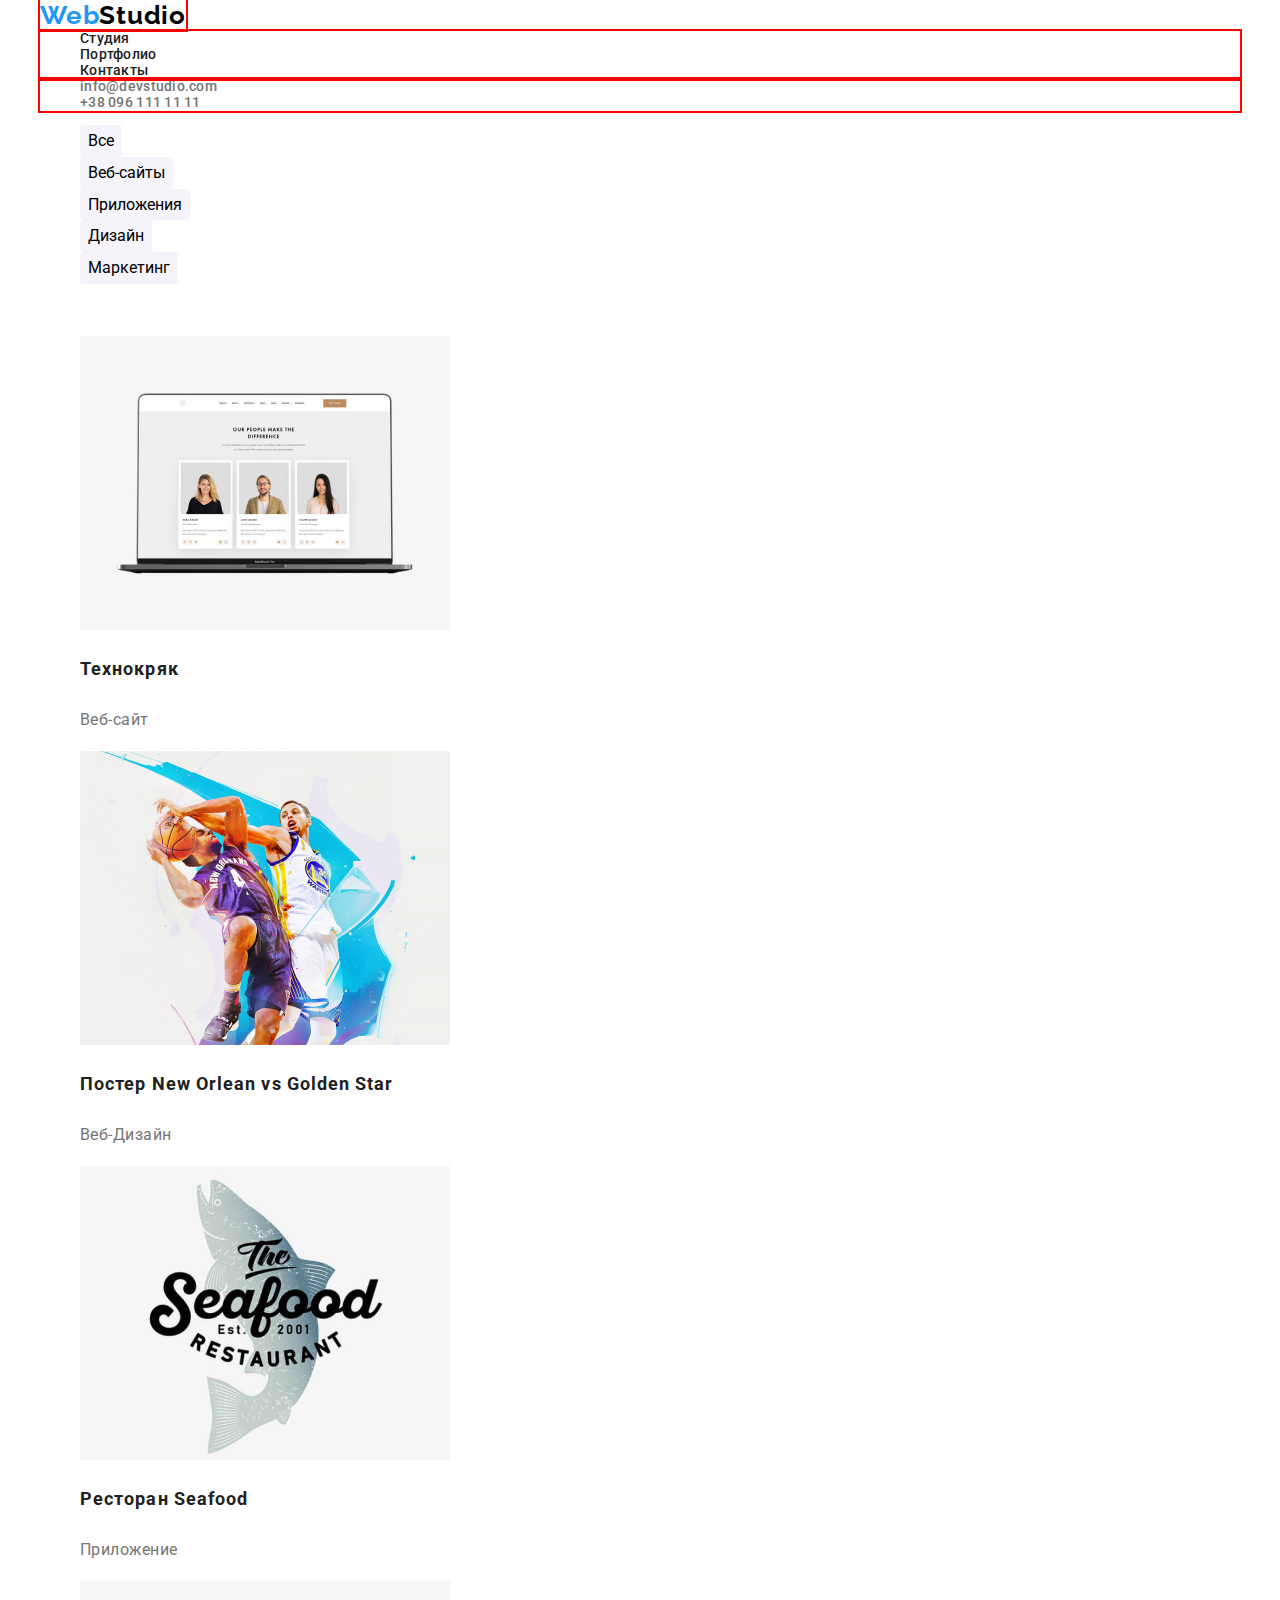
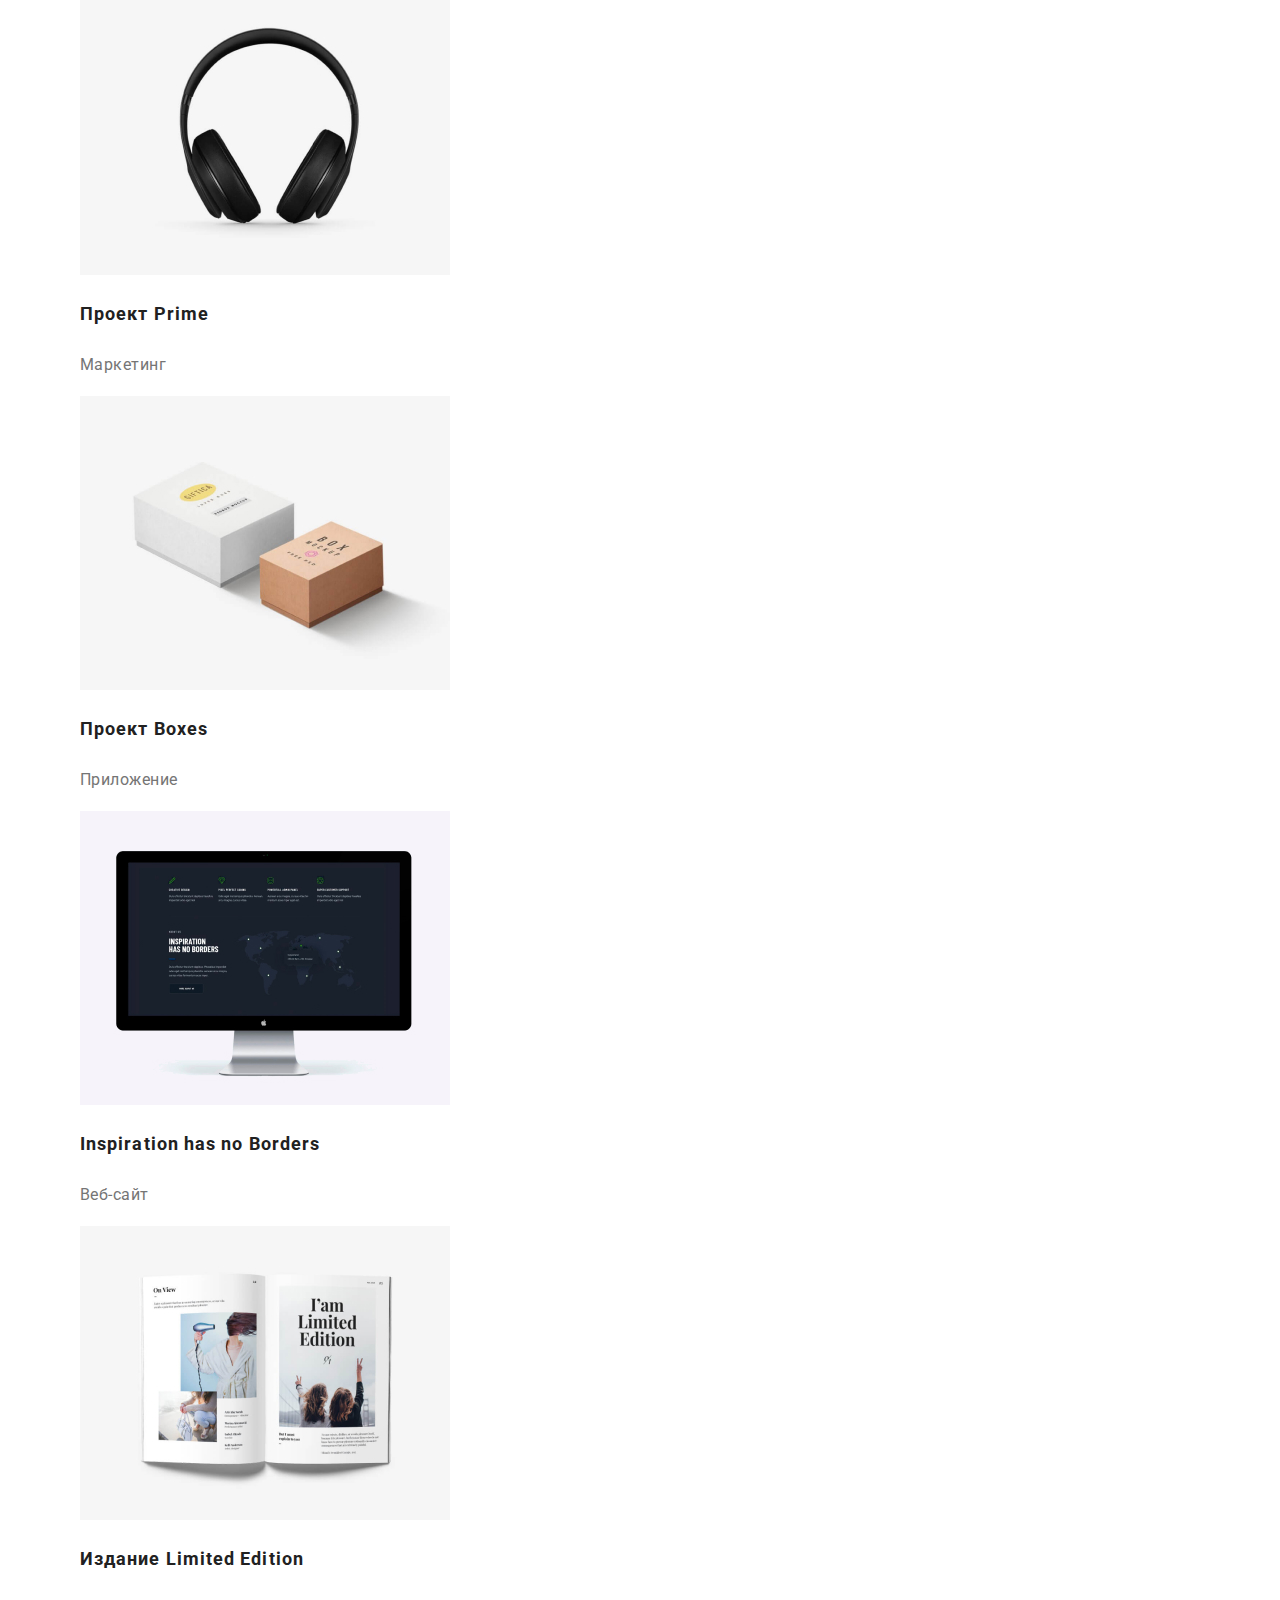
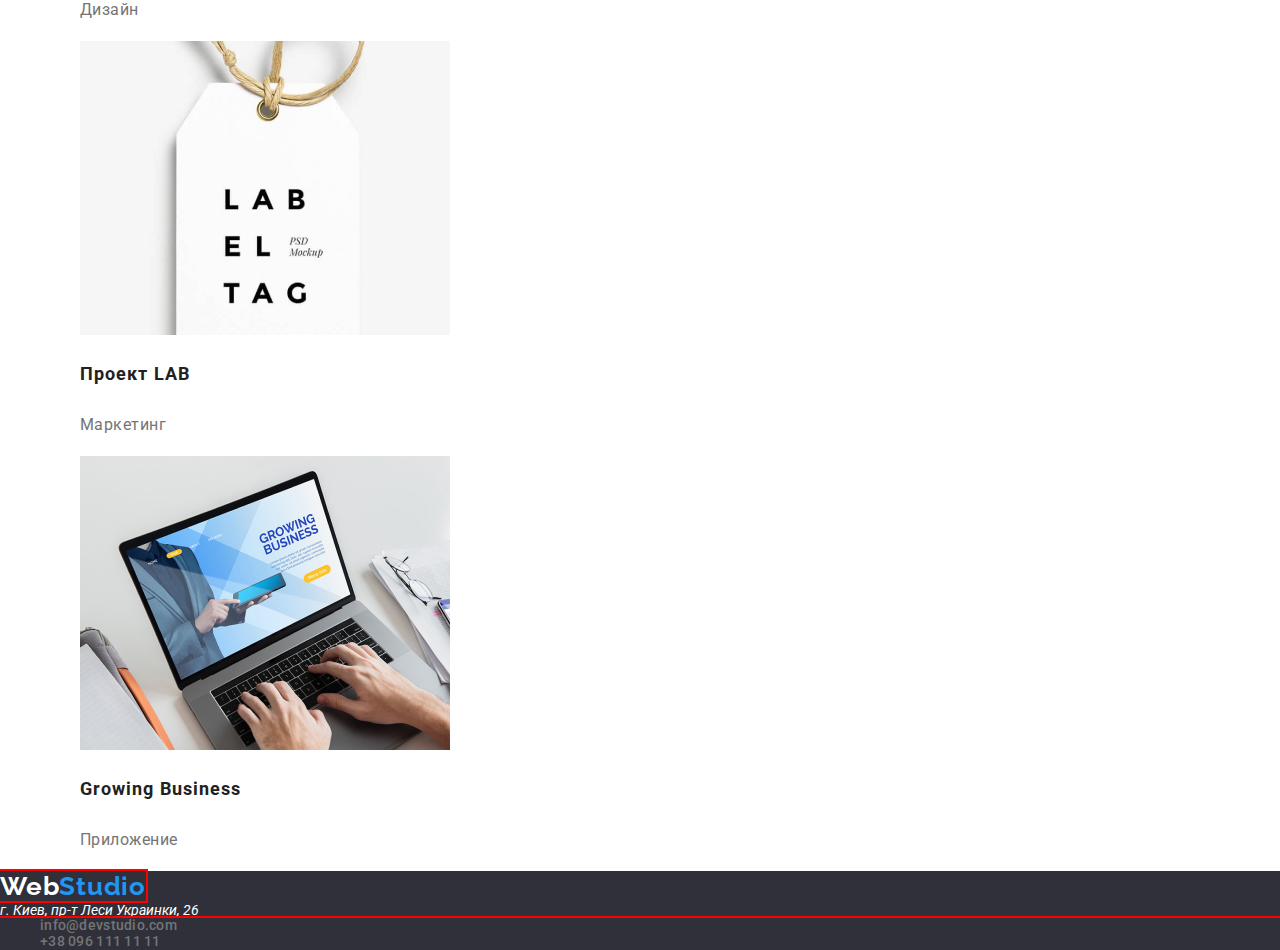
==== portfolio.html @ 18e3314a "home" ====
<!DOCTYPE html>
<html lang="en">
  <head>
    <meta charset="UTF-8" />
    <meta http-equiv="X-UA-Compatible" content="IE=edge" />
    <meta name="viewport" content="width=device-width, initial-scale=1.0" />
    <title>Portfolio</title>
    <link
      href="https://fonts.googleapis.com/css2?family=Raleway:wght@700&family=Roboto:wght@400;500;700;900&display=swap"
      rel="stylesheet"
    />
    <link
      rel="stylesheet"
      href="https://cdnjs.cloudflare.com/ajax/libs/modern-normalize/1.1.0/modern-normalize.min.css"
    />
    <link rel="stylesheet" href="./css/styles.css" />
  </head>
  <body>
    <div class="container">
      <header>
        <nav>
          <a class="logo" href="./index.html">
            Web<span class="logo-header">Studio</span></a
          >

          <ul class="navigation">
            <li><a class="main-page-nav" href="./index.html">Студия</a></li>
            <li><a class="main-page-nav" href="">Портфолио</a></li>
            <li><a class="main-page-nav" href="">Контакты</a></li>
          </ul>
        </nav>
        <ul class="list-info">
          <li>
            <a class="contacts-info" href="" lang="en">info@devstudio.com</a>
          </li>
          <li>
            <a class="contacts-info" href="">+38 096 111 11 11</a>
          </li>
        </ul>
      </header>
      <main>
        <section>
          <ul class="button-filter">
            <li>
              <button class="portfolio-filter" type="button">Все</button>
            </li>
            <li>
              <button class="portfolio-filter" type="button">Веб-сайты</button>
            </li>
            <li>
              <button class="portfolio-filter" type="button">Приложения</button>
            </li>
            <li>
              <button class="portfolio-filter" type="button">Дизайн</button>
            </li>
            <li>
              <button class="portfolio-filter" type="button">Маркетинг</button>
            </li>
          </ul>
          <h2 class="hiden">Наши работы</h2>
          <ul class="list-application">
            <li>
              <article>
                <img
                  class="portfolio-card-image"
                  src="./images/art1.jpg"
                  alt="ноутбук"
                  width="370"
                />

                <h3 class="portfolio-application-title">Технокряк</h3>
                <p class="portfolio-application-detail">Веб-сайт</p>
              </article>
            </li>

            <li>
              <article>
                <img
                  class="portfolio-card-image"
                  src="./images/art2.jpg"
                  alt="баскейтболисты"
                  width="370"
                />
                <h3 class="portfolio-application-title">
                  Постер New Orlean vs Golden Star
                </h3>
                <p class="portfolio-application-detail">Веб-Дизайн</p>
              </article>
            </li>

            <li>
              <article>
                <img
                  class="portfolio-card-image"
                  src="./images/art3.jpg"
                  alt="рыба"
                  width="370"
                />
                <h3 class="portfolio-application-title">Ресторан Seafood</h3>
                <p class="portfolio-application-detail">Приложение</p>
              </article>
            </li>

            <li>
              <article>
                <img
                  class="portfolio-card-image"
                  src="./images/art4.jpg"
                  alt="наушники"
                  width="370"
                />
                <h3 class="portfolio-application-title">Проект Prime</h3>
                <p class="portfolio-application-detail">Маркетинг</p>
              </article>
            </li>

            <li>
              <article>
                <img
                  class="portfolio-card-image"
                  src="./images/art5.jpg"
                  alt="коробки"
                  width="370"
                />
                <h3 class="portfolio-application-title">Проект Boxes</h3>
                <p class="portfolio-application-detail">Приложение</p>
              </article>
            </li>

            <li>
              <article>
                <img
                  class="portfolio-card-image"
                  src="./images/art6.jpg"
                  alt="монитор"
                  width="370"
                />
                <h3 class="portfolio-application-title">
                  Inspiration has no Borders
                </h3>
                <p class="portfolio-application-detail">Веб-сайт</p>
              </article>
            </li>

            <li>
              <article>
                <img
                  class="portfolio-card-image"
                  src="./images/art7.jpg"
                  alt="книга"
                  width="370"
                />
                <h3 class="portfolio-application-title">
                  Издание Limited Edition
                </h3>
                <p class="portfolio-application-detail">Дизайн</p>
              </article>
            </li>

            <li>
              <article>
                <img
                  class="portfolio-card-image"
                  src="./images/art8.jpg"
                  alt="бирка"
                  width="370"
                />
                <h3 class="portfolio-application-title">Проект LAB</h3>
                <p class="portfolio-application-detail">Маркетинг</p>
              </article>
            </li>

            <li>
              <article>
                <img
                  class="portfolio-card-image"
                  src="./images/art9.jpg"
                  alt="ноутбук"
                  width="370"
                />
                <h3 class="portfolio-application-title">Growing Business</h3>
                <p class="portfolio-application-detail">Приложение</p>
              </article>
            </li>
          </ul>
        </section>
      </main>
    </div>
    <footer class="color-footer">
      <a class="logo" href="./index.html"
        ><span class="logo-footer">Web</span>Studio</a
      >
      <address class="address">г. Киев, пр-т Леси Украинки, 26</address>
      <ul class="list-info">
        <li>
          <a class="contacts-info" href="" lang="en">info@devstudio.com</a>
        </li>
        <li>
          <a class="contacts-info" href="">+38 096 111 11 11</a>
        </li>
      </ul>
    </footer>
  </body>
</html>
---- css/styles.css ----
:root {
  --first-text-color: #212121;
  --second-text-color: #000000;
  --third-text-color: #2196f3;
  --four-text-color: #757575;
  --five-text-color: #ffffff;
  --main-color: #2f303a;
  --second-color: #f5f4fa;
}

body {
  font-family: "Roboto", sans-serif;
  font-size: 14px;
  color: var(--first-text-color);
  font-weight: 400;
}

.container {
  width: 1230px;
  margin: 0 auto;
  padding-right: 15px;
  padding-left: 15px;
}
.header-navigation {
  margin: 0;
  padding: 0;
  outline: 2px solid red;
}

.logo {
  outline: 2px solid red;

  font-family: "Raleway", sans-serif;
  color: var(--third-text-color);
  text-decoration: none;
  font-weight: 700;
  font-size: 26px;
  line-height: 1.19;
  letter-spacing: 0.03em;
}
.logo-header {
  color: var(--second-text-color);
}

.logo-footer {
  color: var(--five-text-color);
}
.header-navigation {
  margin: 0;
}
.navigation {
  outline: 2px solid red;

  margin: 0;

  list-style: none;
  font-weight: 500;
  font-size: 14px;
  line-height: 1.14;
  letter-spacing: 0.02em;
}

.main-page-nav {
  text-decoration: none;
  color: var(--first-text-color);
}

.main-page-nav:hover,
.main-page-nav:focus {
  color: var(--third-text-color);
}
.contacts {
  margin: 0;
  padding: 0;
}

.list-info {
  outline: 2px solid red;

  margin: 0;

  list-style: none;
  font-weight: 500;
  font-size: 14px;
  line-height: 1.14;
  letter-spacing: 0.02em;
}

.contacts-info {
  color: var(--four-text-color);
  text-decoration: none;
}

.contacts-info:hover,
.contacts-info:focus {
  color: var(--third-text-color);
}

.header {
  outline: 2px solid red;

  text-align: center;
  background-color: var(--main-color);
}

.hero-title {
  margin: 0;
  padding-top: 200px;
  padding-bottom: 30px;

  outline: 2px solid red;

  font-style: normal;
  font-weight: 900;
  font-size: 44px;
  line-height: 1.3;
  letter-spacing: 0.02em;
  text-transform: uppercase;
  color: var(--five-text-color);
}

.button-main-page {
  outline: 2px solid red;

  margin: 0;
  margin-bottom: 200px;
  font-weight: 700;
  font-size: 16px;
  line-height: 1.87;
  letter-spacing: 0.06em;
  color: var(--five-text-color);
  background-color: var(--third-text-color);
  cursor: pointer;
  border-color: transparent;
  border-radius: 4px;
}

.button-main-page:hover,
.button-main-page:focus {
  background-color: var(--five-text-color);
  color: var(--third-text-color);
}
.hiden {
  margin: 0;
  visibility: hidden;
}

.section-about-us {
  padding-top: 94px;
}
.list-about-us {
  list-style: none;
  margin: 0;
}

.headlines-list {
  margin-top: 0;
  margin-bottom: 10px;

  font-weight: 700;
  font-size: 14px;
  line-height: 1.14;
  letter-spacing: 0.03em;
  text-transform: uppercase;
}

.text-details {
  margin: 0;
  color: var(--four-text-color);
  font-size: 14px;
  line-height: 1.71;
  letter-spacing: 0.03em;
}
.section-team {
  padding: 94px;

  outline: 2px solid red;
}

.title-main-page {
  outline: 2px solid red;

  padding-top: 94px;
  margin-top: 0;
  margin-bottom: 25px;
  font-weight: 700;
  font-size: 36px;
  line-height: 1.16;
  letter-spacing: 0.03em;
  text-align: center;
}
/* . image-main-page {
  padding-left: 215px;
  margin-right: 30px;
} */
.team {
  list-style: none;
  margin: 0;
}

.team-text {
  margin-top: 0;
  margin-bottom: 0;
  padding-top: 30px;
  padding-bottom: 10px;
  font-weight: 500;
  font-size: 16px;
  line-height: 1.18;
  letter-spacing: 0.03em;
  color: var(--second-text-color);
}
.team-details {
  margin-top: 0;
  margin-bottom: 0;
  font-size: 16px;
  line-height: 1.18;
  letter-spacing: 0.03em;
  color: var(--four-text-color);
}

.color-footer {
  background-color: var(--main-color);
}

.address {
  color: var(--five-text-color);
}

.button-filter {
  list-style: none;
}

.portfolio-filter {
  background: var(--second-color);
  color: var(--second-text-color);
  cursor: pointer;
  font-size: 16px;
  font-family: "Roboto", sans-serif;
  text-align: center;
  line-height: 1.62;
  border-radius: 4px;
  border-color: transparent;
}

.portfolio-filter:focus,
.portfolio-filter:hover {
  background: var(--third-text-color);
  color: var(--five-text-color);
}

.list-application {
  list-style: none;
}

.portfolio-application-title {
  font-weight: 700;
  font-size: 18px;
  line-height: 2;
  letter-spacing: 0.06em;
}
.portfolio-application-detail {
  font-size: 16px;
  line-height: 1.87;
  letter-spacing: 0.03em;
  color: var(--four-text-color);
}
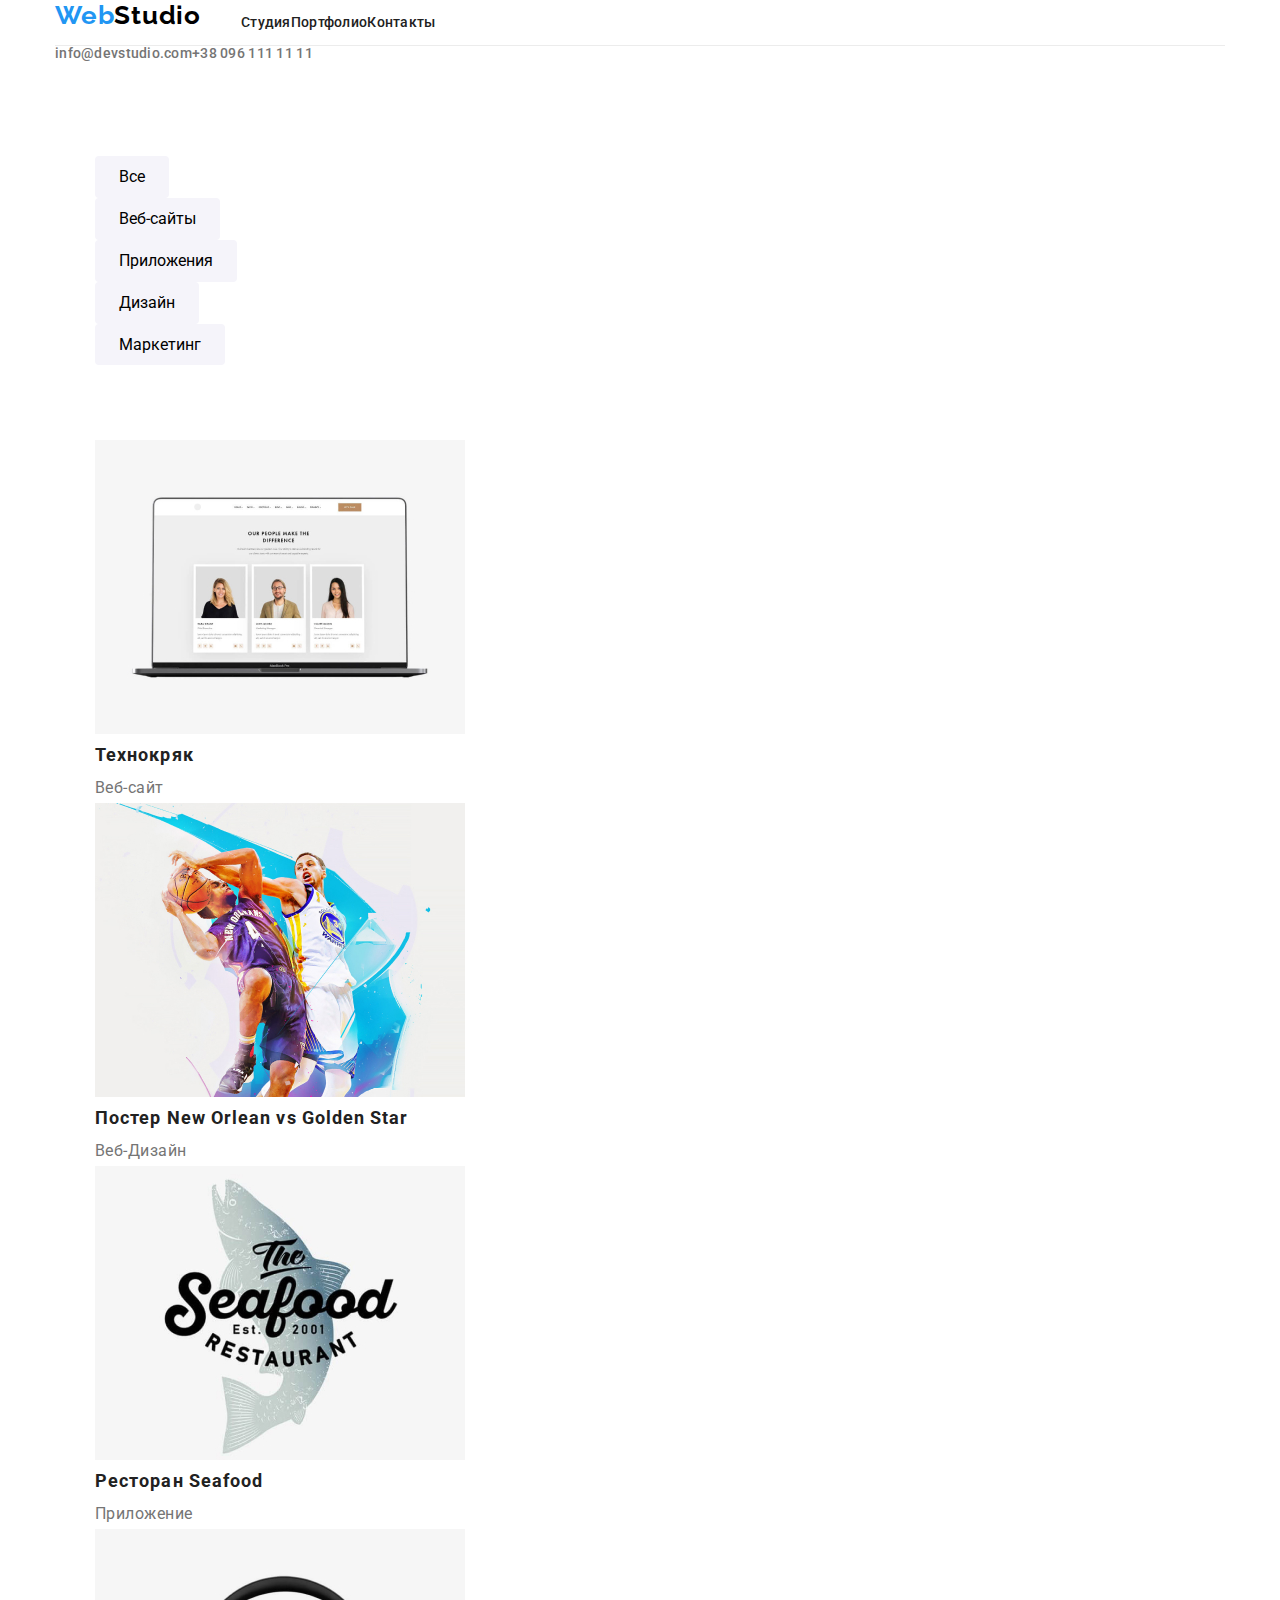
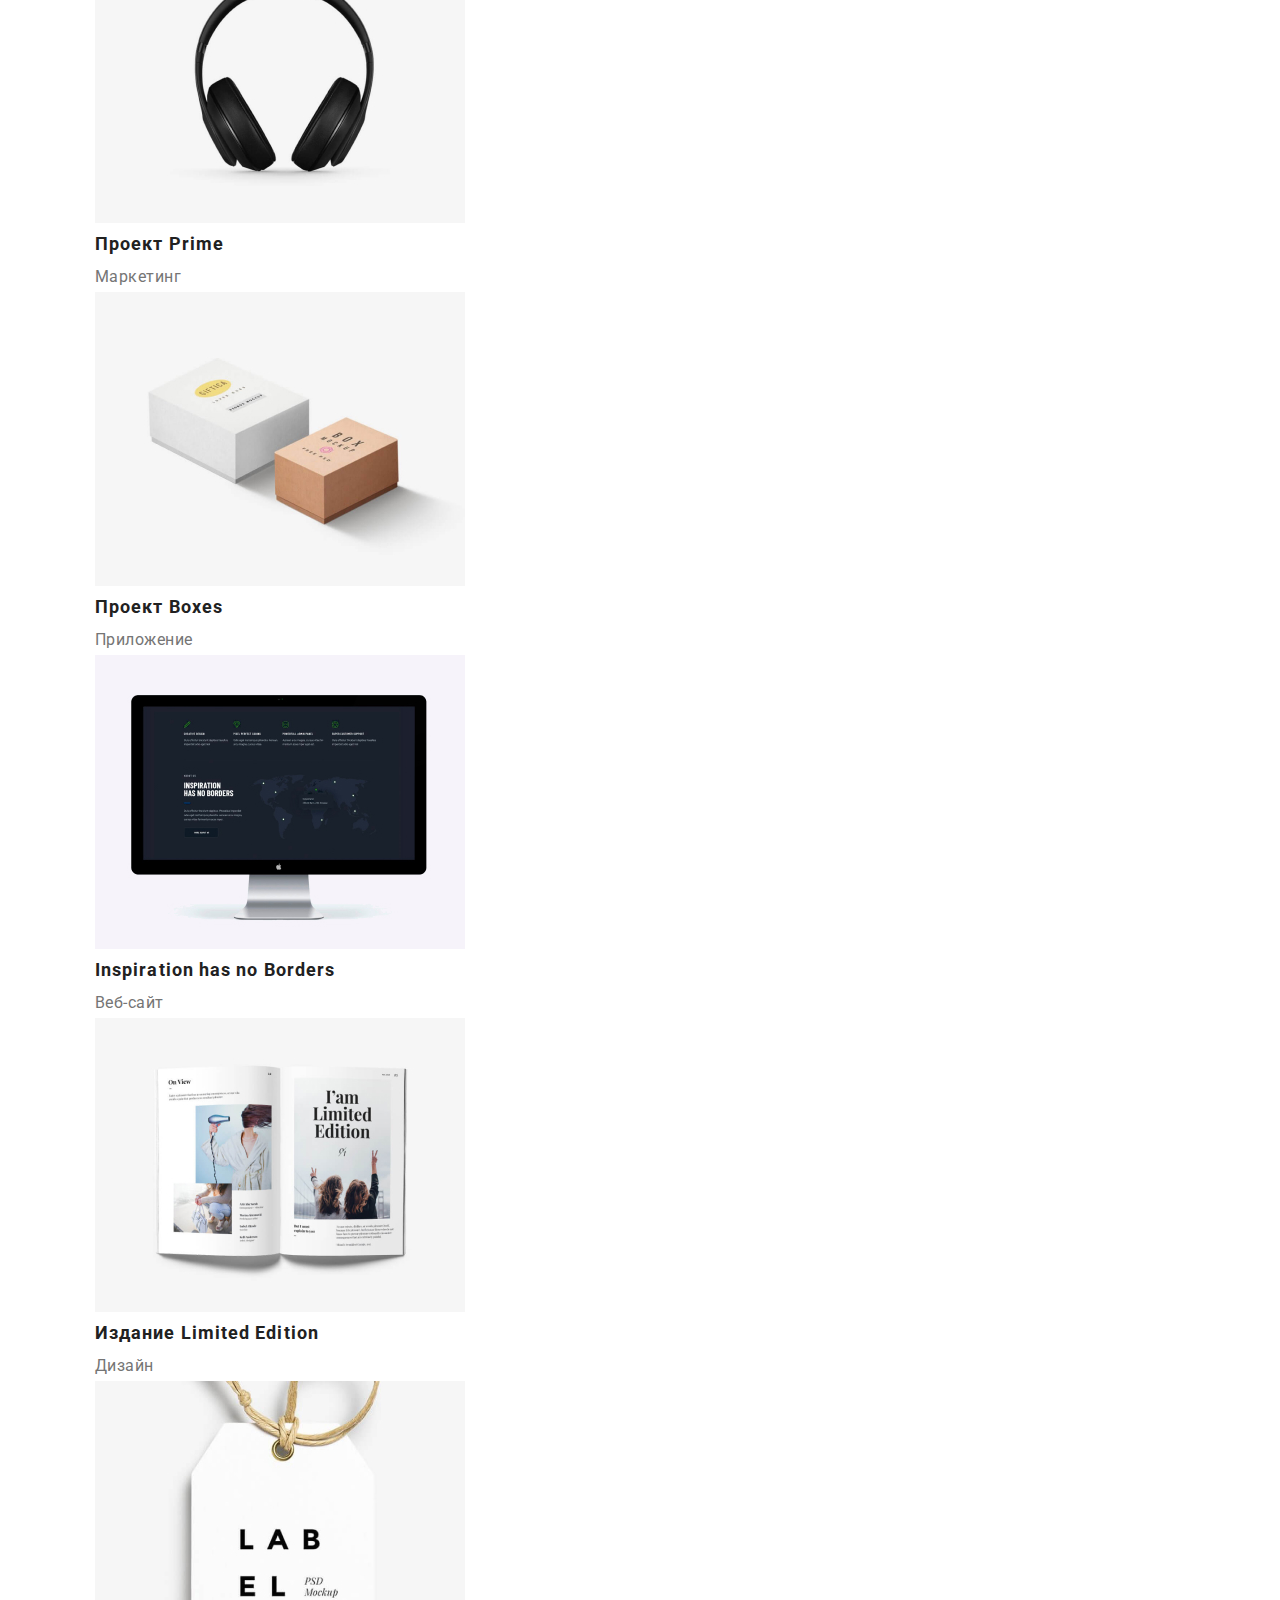
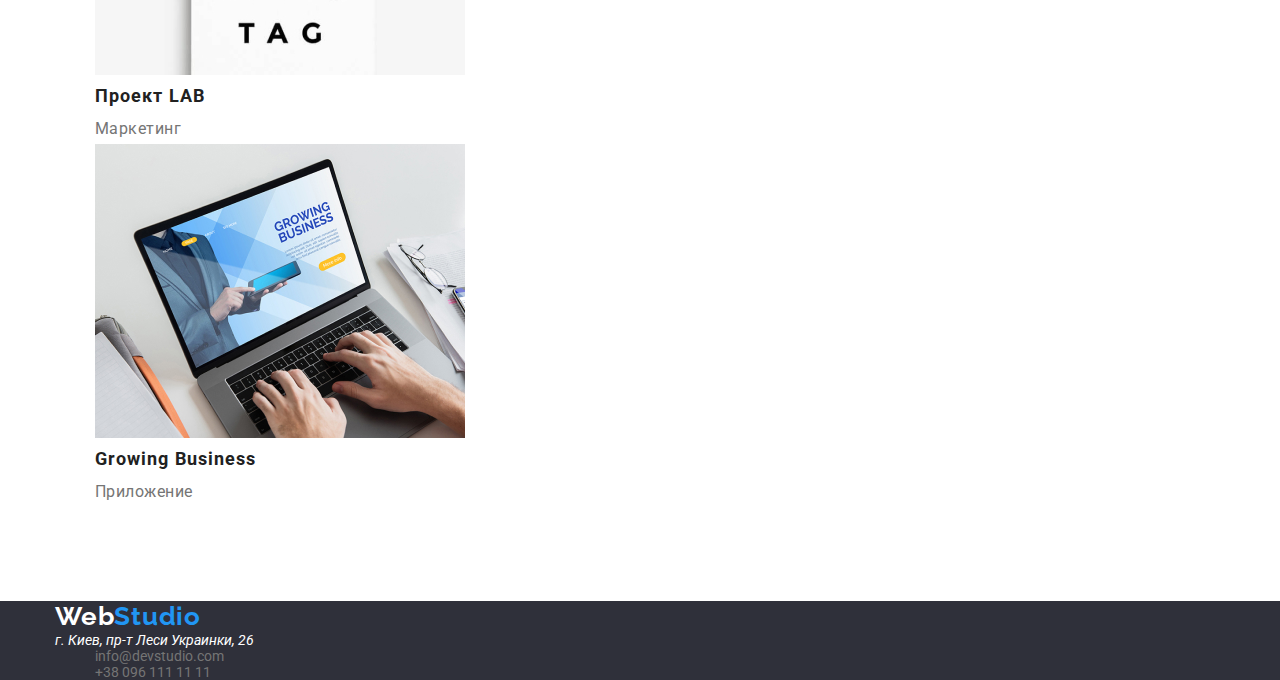
==== commit 3269a395: "nav" ====
--- a/portfolio.html
+++ b/portfolio.html
@@ -16,189 +16,193 @@
     <link rel="stylesheet" href="./css/styles.css" />
   </head>
   <body>
-    <div class="container">
-      <header>
-        <nav>
+    <header>
+      <div class="container">
+        <nav class="header">
           <a class="logo" href="./index.html">
-            Web<span class="logo-header">Studio</span></a
+            Web<span class="logo__color">Studio</span></a
           >
 
-          <ul class="navigation">
-            <li><a class="main-page-nav" href="./index.html">Студия</a></li>
-            <li><a class="main-page-nav" href="">Портфолио</a></li>
-            <li><a class="main-page-nav" href="">Контакты</a></li>
+          <ul class="menu">
+            <li><a class="menu__link" href="./index.html">Студия</a></li>
+            <li><a class="menu__link" href="">Портфолио</a></li>
+            <li><a class="menu__link" href="">Контакты</a></li>
           </ul>
         </nav>
-        <ul class="list-info">
-          <li>
-            <a class="contacts-info" href="" lang="en">info@devstudio.com</a>
-          </li>
-          <li>
-            <a class="contacts-info" href="">+38 096 111 11 11</a>
+        <ul class="contacts__list">
+          <li>
+            <a class="contacts__link" href="" lang="en">info@devstudio.com</a>
+          </li>
+          <li>
+            <a class="contacts__link" href="">+38 096 111 11 11</a>
           </li>
         </ul>
-      </header>
-      <main>
-        <section>
-          <ul class="button-filter">
-            <li>
-              <button class="portfolio-filter" type="button">Все</button>
-            </li>
-            <li>
-              <button class="portfolio-filter" type="button">Веб-сайты</button>
-            </li>
-            <li>
-              <button class="portfolio-filter" type="button">Приложения</button>
-            </li>
-            <li>
-              <button class="portfolio-filter" type="button">Дизайн</button>
-            </li>
-            <li>
-              <button class="portfolio-filter" type="button">Маркетинг</button>
+      </div>
+    </header>
+    <main>
+      <section class="section">
+        <div class="container">
+          <ul class="filter__button list">
+            <li>
+              <button class="filter__portfolio" type="button">Все</button>
+            </li>
+            <li>
+              <button class="filter__portfolio" type="button">Веб-сайты</button>
+            </li>
+            <li>
+              <button class="filter__portfolio" type="button">
+                Приложения
+              </button>
+            </li>
+            <li>
+              <button class="filter__portfolio" type="button">Дизайн</button>
+            </li>
+            <li>
+              <button class="filter__portfolio" type="button">Маркетинг</button>
             </li>
           </ul>
           <h2 class="hiden">Наши работы</h2>
-          <ul class="list-application">
-            <li>
-              <article>
-                <img
-                  class="portfolio-card-image"
+          <ul class="filter__list list">
+            <li class="filter__item">
+              <article>
+                <img
+                  class="filter__image"
                   src="./images/art1.jpg"
                   alt="ноутбук"
                   width="370"
                 />
 
-                <h3 class="portfolio-application-title">Технокряк</h3>
-                <p class="portfolio-application-detail">Веб-сайт</p>
-              </article>
-            </li>
-
-            <li>
-              <article>
-                <img
-                  class="portfolio-card-image"
+                <h3 class="filter__title">Технокряк</h3>
+                <p class="filter__text">Веб-сайт</p>
+              </article>
+            </li>
+
+            <li>
+              <article>
+                <img
+                  class="filter__image"
                   src="./images/art2.jpg"
                   alt="баскейтболисты"
                   width="370"
                 />
-                <h3 class="portfolio-application-title">
-                  Постер New Orlean vs Golden Star
-                </h3>
-                <p class="portfolio-application-detail">Веб-Дизайн</p>
-              </article>
-            </li>
-
-            <li>
-              <article>
-                <img
-                  class="portfolio-card-image"
+                <h3 class="filter__title">Постер New Orlean vs Golden Star</h3>
+                <p class="filter__text">Веб-Дизайн</p>
+              </article>
+            </li>
+
+            <li>
+              <article>
+                <img
+                  class="filter__image"
                   src="./images/art3.jpg"
                   alt="рыба"
                   width="370"
                 />
-                <h3 class="portfolio-application-title">Ресторан Seafood</h3>
-                <p class="portfolio-application-detail">Приложение</p>
-              </article>
-            </li>
-
-            <li>
-              <article>
-                <img
-                  class="portfolio-card-image"
+                <h3 class="filter__title">Ресторан Seafood</h3>
+                <p class="filter__text">Приложение</p>
+              </article>
+            </li>
+
+            <li>
+              <article>
+                <img
+                  class="filter__image"
                   src="./images/art4.jpg"
                   alt="наушники"
                   width="370"
                 />
-                <h3 class="portfolio-application-title">Проект Prime</h3>
-                <p class="portfolio-application-detail">Маркетинг</p>
-              </article>
-            </li>
-
-            <li>
-              <article>
-                <img
-                  class="portfolio-card-image"
+                <h3 class="filter__title">Проект Prime</h3>
+                <p class="filter__text">Маркетинг</p>
+              </article>
+            </li>
+
+            <li>
+              <article>
+                <img
+                  class="filter__image"
                   src="./images/art5.jpg"
                   alt="коробки"
                   width="370"
                 />
-                <h3 class="portfolio-application-title">Проект Boxes</h3>
-                <p class="portfolio-application-detail">Приложение</p>
-              </article>
-            </li>
-
-            <li>
-              <article>
-                <img
-                  class="portfolio-card-image"
+                <h3 class="filter__title">Проект Boxes</h3>
+                <p class="filter__text">Приложение</p>
+              </article>
+            </li>
+
+            <li>
+              <article>
+                <img
+                  class="filter__image"
                   src="./images/art6.jpg"
                   alt="монитор"
                   width="370"
                 />
-                <h3 class="portfolio-application-title">
-                  Inspiration has no Borders
-                </h3>
-                <p class="portfolio-application-detail">Веб-сайт</p>
-              </article>
-            </li>
-
-            <li>
-              <article>
-                <img
-                  class="portfolio-card-image"
+                <h3 class="filter__title">Inspiration has no Borders</h3>
+                <p class="filter__text">Веб-сайт</p>
+              </article>
+            </li>
+
+            <li>
+              <article>
+                <img
+                  class="filter__image"
                   src="./images/art7.jpg"
                   alt="книга"
                   width="370"
                 />
-                <h3 class="portfolio-application-title">
-                  Издание Limited Edition
-                </h3>
-                <p class="portfolio-application-detail">Дизайн</p>
-              </article>
-            </li>
-
-            <li>
-              <article>
-                <img
-                  class="portfolio-card-image"
+                <h3 class="filter__title">Издание Limited Edition</h3>
+                <p class="filter__text">Дизайн</p>
+              </article>
+            </li>
+
+            <li>
+              <article>
+                <img
+                  class="filter__image"
                   src="./images/art8.jpg"
                   alt="бирка"
                   width="370"
                 />
-                <h3 class="portfolio-application-title">Проект LAB</h3>
-                <p class="portfolio-application-detail">Маркетинг</p>
-              </article>
-            </li>
-
-            <li>
-              <article>
-                <img
-                  class="portfolio-card-image"
+                <h3 class="filter__title">Проект LAB</h3>
+                <p class="filter__text">Маркетинг</p>
+              </article>
+            </li>
+
+            <li>
+              <article>
+                <img
+                  class="filter__image"
                   src="./images/art9.jpg"
                   alt="ноутбук"
                   width="370"
                 />
-                <h3 class="portfolio-application-title">Growing Business</h3>
-                <p class="portfolio-application-detail">Приложение</p>
+                <h3 class="filter__title">Growing Business</h3>
+                <p class="filter__text">Приложение</p>
               </article>
             </li>
           </ul>
-        </section>
-      </main>
-    </div>
-    <footer class="color-footer">
-      <a class="logo" href="./index.html"
-        ><span class="logo-footer">Web</span>Studio</a
-      >
-      <address class="address">г. Киев, пр-т Леси Украинки, 26</address>
-      <ul class="list-info">
-        <li>
-          <a class="contacts-info" href="" lang="en">info@devstudio.com</a>
-        </li>
-        <li>
-          <a class="contacts-info" href="">+38 096 111 11 11</a>
-        </li>
-      </ul>
+        </div>
+      </section>
+    </main>
+    <footer class="footer">
+      <div class="container">
+        <a class="logo" href="./index.html">
+          <span class="footer__logo">Web</span>Studio</a
+        >
+        <address class="footer__contacts">
+          г. Киев, пр-т Леси Украинки, 26
+        </address>
+        <ul class="footer__list list">
+          <li>
+            <a class="contacts__link link" href="" lang="en"
+              >info@devstudio.com</a
+            >
+          </li>
+          <li>
+            <a class="contacts__link link" href="">+38 096 111 11 11</a>
+          </li>
+        </ul>
+      </div>
     </footer>
   </body>
 </html>
--- a/css/styles.css
+++ b/css/styles.css
@@ -7,7 +7,6 @@
   --main-color: #2f303a;
   --second-color: #f5f4fa;
 }
-
 body {
   font-family: "Roboto", sans-serif;
   font-size: 14px;
@@ -15,21 +14,33 @@
   font-weight: 400;
 }
 
+p,
+h1,
+h2,
+h3,
+h4,
+h5,
+h6 {
+  margin: 0;
+}
+
 .container {
-  width: 1230px;
+  width: 1200px;
   margin: 0 auto;
   padding-right: 15px;
   padding-left: 15px;
 }
-.header-navigation {
-  margin: 0;
-  padding: 0;
-  outline: 2px solid red;
+
+/* .header-nav {
+  display: flex;
+} */
+
+.header {
+  display: flex;
+  border-bottom: 1px solid #ececec;
 }
 
 .logo {
-  outline: 2px solid red;
-
   font-family: "Raleway", sans-serif;
   color: var(--third-text-color);
   text-decoration: none;
@@ -38,47 +49,39 @@
   line-height: 1.19;
   letter-spacing: 0.03em;
 }
-.logo-header {
+.logo__color {
   color: var(--second-text-color);
 }
 
-.logo-footer {
-  color: var(--five-text-color);
-}
-.header-navigation {
-  margin: 0;
-}
-.navigation {
-  outline: 2px solid red;
-
-  margin: 0;
-
-  list-style: none;
+.footer__logo {
+  color: var(--five-text-color);
+}
+
+.menu {
+  margin-right: 0;
+  display: flex;
+  list-style: none;
+}
+
+.menu__link {
+  gap: 50px;
+  text-decoration: none;
+  color: var(--first-text-color);
   font-weight: 500;
   font-size: 14px;
   line-height: 1.14;
   letter-spacing: 0.02em;
 }
 
-.main-page-nav {
-  text-decoration: none;
-  color: var(--first-text-color);
-}
-
-.main-page-nav:hover,
-.main-page-nav:focus {
-  color: var(--third-text-color);
-}
-.contacts {
+.menu__link:hover,
+.menu__link:focus {
+  color: var(--third-text-color);
+}
+
+.contacts__list {
+  display: flex;
   margin: 0;
   padding: 0;
-}
-
-.list-info {
-  outline: 2px solid red;
-
-  margin: 0;
-
   list-style: none;
   font-weight: 500;
   font-size: 14px;
@@ -86,29 +89,26 @@
   letter-spacing: 0.02em;
 }
 
-.contacts-info {
+.contacts__link {
   color: var(--four-text-color);
   text-decoration: none;
 }
 
-.contacts-info:hover,
-.contacts-info:focus {
-  color: var(--third-text-color);
-}
-
-.header {
-  outline: 2px solid red;
-
+.contacts__link:hover,
+.contacts__link:focus {
+  color: var(--third-text-color);
+}
+
+.hero {
+  padding: 200px 0;
   text-align: center;
   background-color: var(--main-color);
 }
 
-.hero-title {
-  margin: 0;
-  padding-top: 200px;
-  padding-bottom: 30px;
-
-  outline: 2px solid red;
+.hero__title {
+  margin: 0 auto 30px;
+
+  width: 696px;
 
   font-style: normal;
   font-weight: 900;
@@ -119,11 +119,9 @@
   color: var(--five-text-color);
 }
 
-.button-main-page {
-  outline: 2px solid red;
-
-  margin: 0;
-  margin-bottom: 200px;
+.hero__button {
+  padding: 10px 32px;
+
   font-weight: 700;
   font-size: 16px;
   line-height: 1.87;
@@ -132,11 +130,12 @@
   background-color: var(--third-text-color);
   cursor: pointer;
   border-color: transparent;
+  border-style: none;
   border-radius: 4px;
 }
 
-.button-main-page:hover,
-.button-main-page:focus {
+.hero__button:hover,
+.hero__button:focus {
   background-color: var(--five-text-color);
   color: var(--third-text-color);
 }
@@ -145,15 +144,13 @@
   visibility: hidden;
 }
 
-.section-about-us {
-  padding-top: 94px;
-}
-.list-about-us {
-  list-style: none;
-  margin: 0;
-}
-
-.headlines-list {
+.about-us__list {
+  list-style: none;
+  margin: 0;
+  padding: 0;
+}
+
+.abou-us__title {
   margin-top: 0;
   margin-bottom: 10px;
 
@@ -164,41 +161,33 @@
   text-transform: uppercase;
 }
 
-.text-details {
+.about-us__text {
   margin: 0;
   color: var(--four-text-color);
   font-size: 14px;
   line-height: 1.71;
   letter-spacing: 0.03em;
 }
-.section-team {
-  padding: 94px;
-
-  outline: 2px solid red;
-}
-
-.title-main-page {
-  outline: 2px solid red;
-
-  padding-top: 94px;
-  margin-top: 0;
-  margin-bottom: 25px;
+
+.section__title {
+  margin-top: 0;
+  margin-bottom: 50px;
   font-weight: 700;
   font-size: 36px;
   line-height: 1.16;
   letter-spacing: 0.03em;
   text-align: center;
 }
-/* . image-main-page {
-  padding-left: 215px;
+
+.list {
+  list-style: none;
+  margin: 0;
+}
+.servis__image {
   margin-right: 30px;
-} */
-.team {
-  list-style: none;
-  margin: 0;
-}
-
-.team-text {
+}
+
+.team__text {
   margin-top: 0;
   margin-bottom: 0;
   padding-top: 30px;
@@ -209,7 +198,7 @@
   letter-spacing: 0.03em;
   color: var(--second-text-color);
 }
-.team-details {
+.team__details {
   margin-top: 0;
   margin-bottom: 0;
   font-size: 16px;
@@ -218,19 +207,26 @@
   color: var(--four-text-color);
 }
 
-.color-footer {
+.footer {
   background-color: var(--main-color);
 }
 
-.address {
-  color: var(--five-text-color);
-}
-
-.button-filter {
-  list-style: none;
-}
-
-.portfolio-filter {
+.footer__contacts {
+  color: var(--five-text-color);
+}
+
+.section {
+  padding-top: 94px;
+  padding-bottom: 94px;
+}
+
+.filter__button {
+  margin-bottom: 50px;
+}
+
+.filter__portfolio {
+  padding: 6px 22px;
+
   background: var(--second-color);
   color: var(--second-text-color);
   cursor: pointer;
@@ -242,23 +238,19 @@
   border-color: transparent;
 }
 
-.portfolio-filter:focus,
-.portfolio-filter:hover {
+.filter__portfolio:focus,
+.filter__portfolio:hover {
   background: var(--third-text-color);
   color: var(--five-text-color);
 }
 
-.list-application {
-  list-style: none;
-}
-
-.portfolio-application-title {
+.filter__title {
   font-weight: 700;
   font-size: 18px;
   line-height: 2;
   letter-spacing: 0.06em;
 }
-.portfolio-application-detail {
+.filter__text {
   font-size: 16px;
   line-height: 1.87;
   letter-spacing: 0.03em;
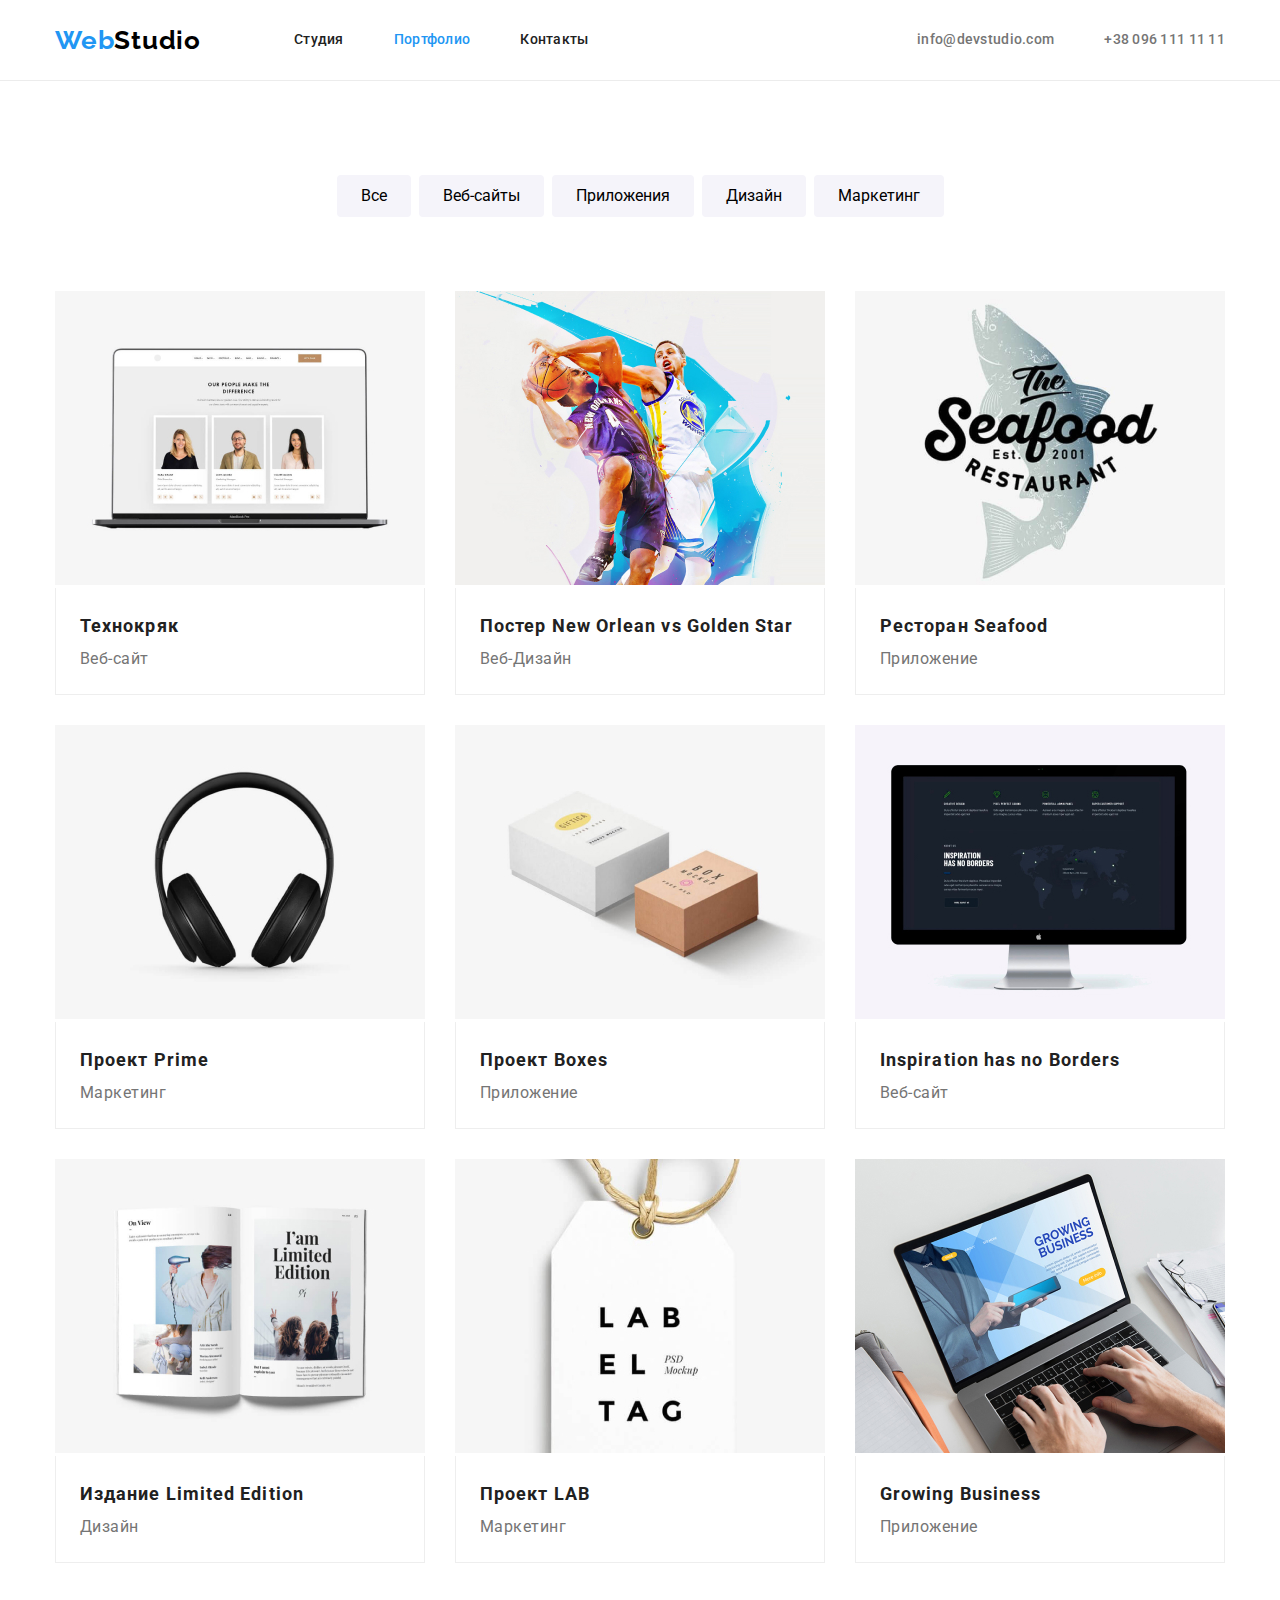
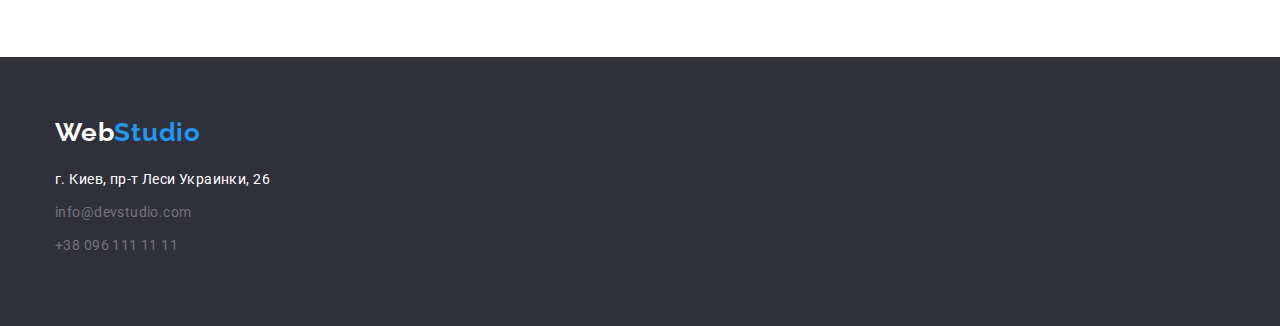
==== commit 6a16064e: "finished" ====
--- a/portfolio.html
+++ b/portfolio.html
@@ -16,24 +16,30 @@
     <link rel="stylesheet" href="./css/styles.css" />
   </head>
   <body>
-    <header>
-      <div class="container">
-        <nav class="header">
+    <header class="header__row">
+      <div class="container main-nav">
+        <nav class="navigation">
           <a class="logo" href="./index.html">
             Web<span class="logo__color">Studio</span></a
           >
 
           <ul class="menu">
-            <li><a class="menu__link" href="./index.html">Студия</a></li>
-            <li><a class="menu__link" href="">Портфолио</a></li>
-            <li><a class="menu__link" href="">Контакты</a></li>
+            <li class="menu__item">
+              <a class="menu__link" href="./index.html">Студия</a>
+            </li>
+            <li class="menu__item">
+              <a class="menu__link current" href="">Портфолио</a>
+            </li>
+            <li class="menu__item">
+              <a class="menu__link" href="">Контакты</a>
+            </li>
           </ul>
         </nav>
         <ul class="contacts__list">
-          <li>
+          <li class="item">
             <a class="contacts__link" href="" lang="en">info@devstudio.com</a>
           </li>
-          <li>
+          <li class="item">
             <a class="contacts__link" href="">+38 096 111 11 11</a>
           </li>
         </ul>
@@ -64,120 +70,139 @@
           <h2 class="hiden">Наши работы</h2>
           <ul class="filter__list list">
             <li class="filter__item">
-              <article>
+              <article class="filter__box">
                 <img
                   class="filter__image"
                   src="./images/art1.jpg"
                   alt="ноутбук"
                   width="370"
                 />
-
-                <h3 class="filter__title">Технокряк</h3>
-                <p class="filter__text">Веб-сайт</p>
-              </article>
-            </li>
-
-            <li>
-              <article>
+                <div class="filter__container">
+                  <h3 class="filter__title">Технокряк</h3>
+                  <p class="filter__text">Веб-сайт</p>
+                </div>
+              </article>
+            </li>
+
+            <li>
+              <article class="filter__box">
                 <img
                   class="filter__image"
                   src="./images/art2.jpg"
                   alt="баскейтболисты"
                   width="370"
                 />
-                <h3 class="filter__title">Постер New Orlean vs Golden Star</h3>
-                <p class="filter__text">Веб-Дизайн</p>
-              </article>
-            </li>
-
-            <li>
-              <article>
+                <div class="filter__container">
+                  <h3 class="filter__title">
+                    Постер New Orlean vs Golden Star
+                  </h3>
+                  <p class="filter__text">Веб-Дизайн</p>
+                </div>
+              </article>
+            </li>
+
+            <li>
+              <article class="filter__box">
                 <img
                   class="filter__image"
                   src="./images/art3.jpg"
                   alt="рыба"
                   width="370"
                 />
-                <h3 class="filter__title">Ресторан Seafood</h3>
-                <p class="filter__text">Приложение</p>
-              </article>
-            </li>
-
-            <li>
-              <article>
+                <div class="filter__container">
+                  <h3 class="filter__title">Ресторан Seafood</h3>
+                  <p class="filter__text">Приложение</p>
+                </div>
+              </article>
+            </li>
+
+            <li>
+              <article class="filter__box">
                 <img
                   class="filter__image"
                   src="./images/art4.jpg"
                   alt="наушники"
                   width="370"
                 />
-                <h3 class="filter__title">Проект Prime</h3>
-                <p class="filter__text">Маркетинг</p>
-              </article>
-            </li>
-
-            <li>
-              <article>
+                <div class="filter__container">
+                  <h3 class="filter__title">Проект Prime</h3>
+                  <p class="filter__text">Маркетинг</p>
+                </div>
+              </article>
+            </li>
+
+            <li>
+              <article class="filter__box">
                 <img
                   class="filter__image"
                   src="./images/art5.jpg"
                   alt="коробки"
                   width="370"
                 />
-                <h3 class="filter__title">Проект Boxes</h3>
-                <p class="filter__text">Приложение</p>
-              </article>
-            </li>
-
-            <li>
-              <article>
+                <div class="filter__container">
+                  <h3 class="filter__title">Проект Boxes</h3>
+                  <p class="filter__text">Приложение</p>
+                </div>
+              </article>
+            </li>
+
+            <li>
+              <article class="filter__box">
                 <img
                   class="filter__image"
                   src="./images/art6.jpg"
                   alt="монитор"
                   width="370"
                 />
-                <h3 class="filter__title">Inspiration has no Borders</h3>
-                <p class="filter__text">Веб-сайт</p>
-              </article>
-            </li>
-
-            <li>
-              <article>
+                <div class="filter__container">
+                  <h3 class="filter__title">Inspiration has no Borders</h3>
+                  <p class="filter__text">Веб-сайт</p>
+                </div>
+              </article>
+            </li>
+
+            <li>
+              <article class="filter__box">
                 <img
                   class="filter__image"
                   src="./images/art7.jpg"
                   alt="книга"
                   width="370"
                 />
-                <h3 class="filter__title">Издание Limited Edition</h3>
-                <p class="filter__text">Дизайн</p>
-              </article>
-            </li>
-
-            <li>
-              <article>
+                <div class="filter__container">
+                  <h3 class="filter__title">Издание Limited Edition</h3>
+                  <p class="filter__text">Дизайн</p>
+                </div>
+              </article>
+            </li>
+
+            <li>
+              <article class="filter__box">
                 <img
                   class="filter__image"
                   src="./images/art8.jpg"
                   alt="бирка"
                   width="370"
                 />
-                <h3 class="filter__title">Проект LAB</h3>
-                <p class="filter__text">Маркетинг</p>
-              </article>
-            </li>
-
-            <li>
-              <article>
+                <div class="filter__container">
+                  <h3 class="filter__title">Проект LAB</h3>
+                  <p class="filter__text">Маркетинг</p>
+                </div>
+              </article>
+            </li>
+
+            <li>
+              <article class="filter__box">
                 <img
                   class="filter__image"
                   src="./images/art9.jpg"
                   alt="ноутбук"
                   width="370"
                 />
-                <h3 class="filter__title">Growing Business</h3>
-                <p class="filter__text">Приложение</p>
+                <div class="filter__container">
+                  <h3 class="filter__title">Growing Business</h3>
+                  <p class="filter__text">Приложение</p>
+                </div>
               </article>
             </li>
           </ul>
@@ -186,20 +211,20 @@
     </main>
     <footer class="footer">
       <div class="container">
-        <a class="logo" href="./index.html">
+        <a class="logo logo__footer" href="./index.html">
           <span class="footer__logo">Web</span>Studio</a
         >
         <address class="footer__contacts">
           г. Киев, пр-т Леси Украинки, 26
         </address>
         <ul class="footer__list list">
-          <li>
-            <a class="contacts__link link" href="" lang="en"
+          <li class="footer__item">
+            <a class="contacts__footer link" href="" lang="en"
               >info@devstudio.com</a
             >
           </li>
-          <li>
-            <a class="contacts__link link" href="">+38 096 111 11 11</a>
+          <li class="footer__item">
+            <a class="contacts__footer link" href="">+38 096 111 11 11</a>
           </li>
         </ul>
       </div>
--- a/css/styles.css
+++ b/css/styles.css
@@ -20,7 +20,10 @@
 h3,
 h4,
 h5,
-h6 {
+h6,
+ul {
+  padding-inline-start: 0;
+  list-style: none;
   margin: 0;
 }
 
@@ -31,13 +34,18 @@
   padding-left: 15px;
 }
 
-/* .header-nav {
-  display: flex;
-} */
-
-.header {
-  display: flex;
+.main-nav {
+  display: flex;
+  align-items: center;
+}
+
+.header__row {
   border-bottom: 1px solid #ececec;
+}
+
+.navigation {
+  display: flex;
+  align-items: center;
 }
 
 .logo {
@@ -58,13 +66,15 @@
 }
 
 .menu {
-  margin-right: 0;
-  display: flex;
-  list-style: none;
+  display: flex;
+  gap: 50px;
+  margin-left: 93px;
 }
 
 .menu__link {
-  gap: 50px;
+  display: block;
+  padding-top: 32px;
+  padding-bottom: 32px;
   text-decoration: none;
   color: var(--first-text-color);
   font-weight: 500;
@@ -77,16 +87,29 @@
 .menu__link:focus {
   color: var(--third-text-color);
 }
+.menu__link.current {
+  color: var(--third-text-color);
+}
 
 .contacts__list {
   display: flex;
-  margin: 0;
-  padding: 0;
-  list-style: none;
+  margin-left: auto;
+}
+
+.item + .item {
+  margin-left: 50px;
+}
+
+.contacts__link {
+  display: block;
+  padding-top: 32px;
+  padding-bottom: 32px;
+
   font-weight: 500;
   font-size: 14px;
   line-height: 1.14;
   letter-spacing: 0.02em;
+  text-decoration: none;
 }
 
 .contacts__link {
@@ -143,14 +166,26 @@
   margin: 0;
   visibility: hidden;
 }
+.section {
+  padding-top: 94px;
+  padding-bottom: 94px;
+}
 
 .about-us__list {
-  list-style: none;
+  display: flex;
   margin: 0;
   padding: 0;
 }
 
-.abou-us__title {
+.about-us__item {
+  flex-basis: calc(100% / 4);
+}
+
+.about-us__item:not(:last-child) {
+  margin-right: 30px;
+}
+
+.about-us__title {
   margin-top: 0;
   margin-bottom: 10px;
 
@@ -180,18 +215,36 @@
 }
 
 .list {
-  list-style: none;
-  margin: 0;
-}
+  margin: 0;
+}
+
+.servis__list {
+  display: flex;
+  flex-basis: calc(100% / 3);
+}
+
 .servis__image {
   margin-right: 30px;
 }
 
+.team__list {
+  display: flex;
+  gap: 30px;
+}
+
+.team__item {
+  padding-top: 30px;
+  padding-bottom: 30px;
+  border: 0px 0px 4px 4px var(--five-text-color);
+  border-top: none;
+  box-shadow: 0px 1px 3px rgba(0, 0, 0, 0.12), 0px 1px 1px rgba(0, 0, 0, 0.14),
+    0px 2px 1px rgba(0, 0, 0, 0.2);
+}
+
 .team__text {
   margin-top: 0;
-  margin-bottom: 0;
-  padding-top: 30px;
-  padding-bottom: 10px;
+  margin-bottom: 10px;
+  text-align: center;
   font-weight: 500;
   font-size: 16px;
   line-height: 1.18;
@@ -201,6 +254,7 @@
 .team__details {
   margin-top: 0;
   margin-bottom: 0;
+  text-align: center;
   font-size: 16px;
   line-height: 1.18;
   letter-spacing: 0.03em;
@@ -208,20 +262,62 @@
 }
 
 .footer {
+  padding-top: 60px;
+  padding-bottom: 60px;
   background-color: var(--main-color);
 }
 
+.logo__footer {
+  display: inline-block;
+  margin-bottom: 20px;
+}
+
 .footer__contacts {
-  color: var(--five-text-color);
-}
-
-.section {
-  padding-top: 94px;
-  padding-bottom: 94px;
+  margin-bottom: 9px;
+  font-style: normal;
+  font-size: 14px;
+  line-height: 1.7;
+  letter-spacing: 0.03em;
+  color: var(--five-text-color);
+}
+
+.footer__item {
+  margin-bottom: 9px;
+}
+
+.contacts__footer {
+  padding-top: 4px;
+  padding-bottom: 4px;
+
+  font-size: 14px;
+  line-height: 1.7;
+  letter-spacing: 0.03em;
+  color: var(--four-text-color);
+  text-decoration: none;
 }
 
 .filter__button {
+  display: flex;
+  justify-content: center;
   margin-bottom: 50px;
+  gap: 8px;
+}
+
+.filter__list {
+  display: flex;
+  flex-wrap: wrap;
+  margin-top: calc(-1 * 30px);
+  margin-left: calc(-1 * 30px);
+}
+
+.filter__item {
+  flex-basis: calc(100% / 3);
+}
+
+.filter__box {
+  flex-basis: calc(100% / 3);
+  margin-top: 30px;
+  margin-left: 30px;
 }
 
 .filter__portfolio {
@@ -244,6 +340,12 @@
   color: var(--five-text-color);
 }
 
+.filter__container {
+  padding: 20px 24px;
+  border: 1px solid #eeeeee;
+  border-top: none;
+}
+
 .filter__title {
   font-weight: 700;
   font-size: 18px;
